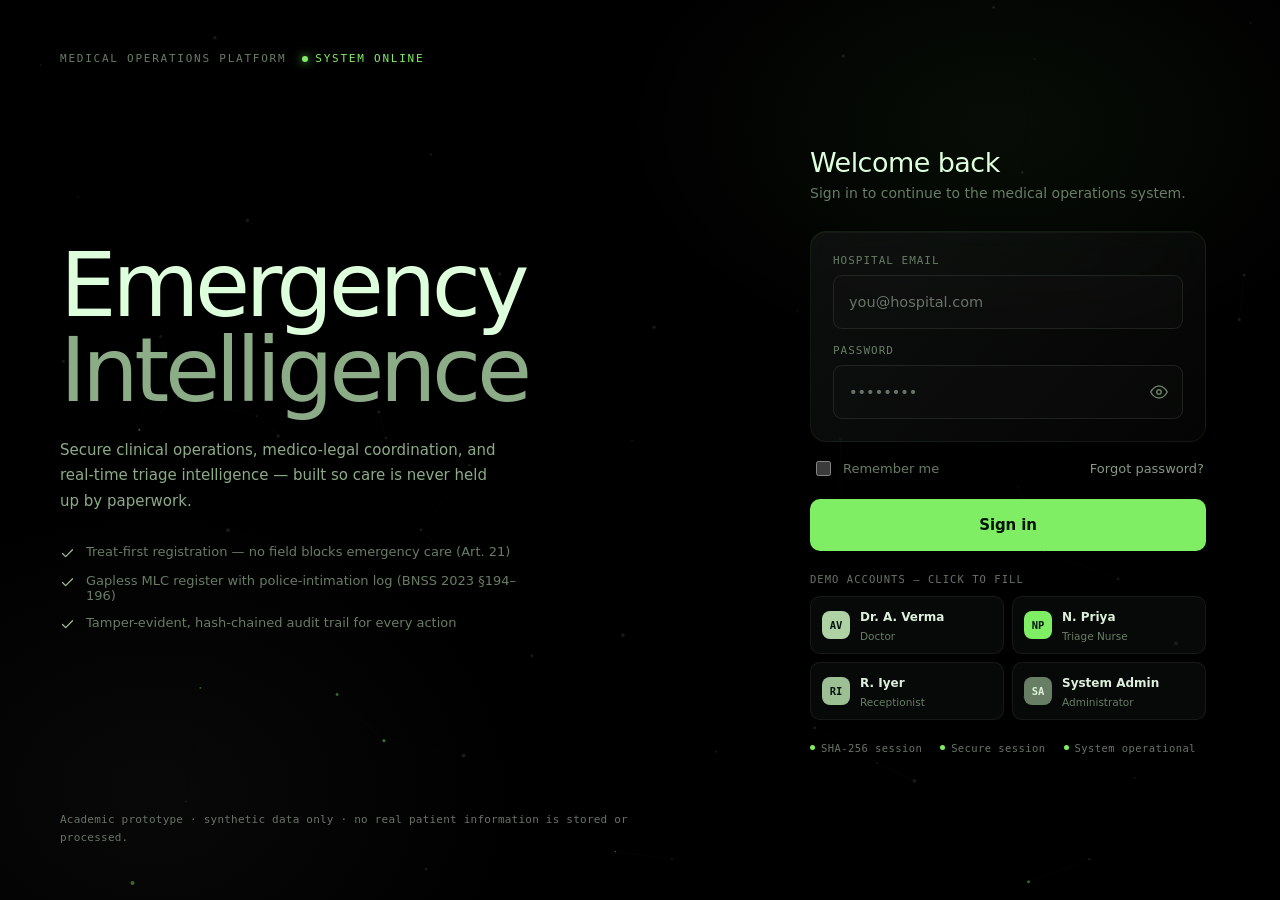
==== templates/login.html @ 9aff5a75 "Complete build: auth + RBAC, phosphor UI, Advanced RAG, Vercel + Turso Adds session auth with server" ====
<!DOCTYPE html>
<html lang="en">
<head>
<meta charset="utf-8">
<meta name="viewport" content="width=device-width, initial-scale=1">
<meta name="color-scheme" content="dark">
<title>Sign in — ED Triage Console</title>
<link rel="icon" href="/static/favicon.svg">
<style>
/* =====================================================================
   Login — "phosphorescent command display". Self-contained: the auth JS,
   field IDs and API call are unchanged; only the presentation is new.
   ===================================================================== */
:root{
  --void:#000000; --iron:#181818; --carbon:#212525; --circuit:#485346;
  --phos-bb:#1f2a33; --rust:#231c1c;
  --lime:#7fee64;
  --phos-white:#ddffdc; --mint:#def0dd;
  --sage-60:#8cab87; --sage-40:#677d64;
  --moss-70:#9cbf93; --moss-80:#aed2a4;
  --fern:#859984; --deep-fern:#697368; --pine:#3e4a3c;
  --mono:'JetBrains Mono','IBM Plex Mono',ui-monospace,'SF Mono',Consolas,monospace;
  --sans:'Inter Tight','Inter',system-ui,-apple-system,'Segoe UI',Roboto,sans-serif;
  --ease:cubic-bezier(0.22,1,0.36,1);
}
*{box-sizing:border-box}
html,body{height:100%}
body{
  margin:0;font-family:var(--sans);color:var(--sage-60);
  background:
    radial-gradient(1100px 700px at 78% 14%, rgba(127,238,100,.055), transparent 34%),
    radial-gradient(900px 700px at 12% 88%, rgba(72,83,70,.10), transparent 40%),
    var(--void);
  overflow:hidden;-webkit-font-smoothing:antialiased;
}

/* layer 1 — animated network */
#net{position:fixed;inset:0;z-index:0;pointer-events:none;opacity:.85}

/* layout: asymmetric, integrated (not a split-screen card) */
.lg{position:relative;z-index:2;min-height:100vh;min-height:100dvh;
  display:grid;grid-template-columns:1.15fr .85fr;align-items:stretch}
@media(max-width:940px){
  .lg{grid-template-columns:1fr}
  .brand{padding:38px 34px 4px;gap:20px}
  .brand-mid h1{font-size:clamp(40px,11vw,66px)}
  .brand-mid p,.brand-pts,.brand-foot{display:none}
  .auth{padding:24px 34px 52px}
}

/* left — identity */
.brand{position:relative;display:flex;flex-direction:column;justify-content:space-between;
  padding:52px 60px}
.eyebrow{display:flex;align-items:center;gap:16px;font-family:var(--mono);font-size:11px;
  letter-spacing:.16em;text-transform:uppercase;color:var(--sage-40)}
.eyebrow .on{display:inline-flex;align-items:center;gap:7px;color:var(--lime)}
.eyebrow .dot{width:6px;height:6px;border-radius:50%;background:var(--lime);
  box-shadow:0 0 10px var(--lime);animation:beat 2.4s var(--ease) infinite}
@keyframes beat{0%,100%{opacity:1;transform:scale(1)}50%{opacity:.45;transform:scale(.8)}}
.brand-mid{max-width:640px}
.brand-mid h1{font-weight:400;color:var(--phos-white);letter-spacing:-.05em;
  font-size:clamp(52px,7vw,104px);line-height:.94;margin:0}
.brand-mid h1 .l2{color:var(--sage-60)}
.brand-mid p{max-width:440px;margin:26px 0 0;font-size:15px;line-height:1.7;color:var(--sage-60)}
.brand-pts{list-style:none;padding:0;margin:30px 0 0;display:grid;gap:12px;max-width:480px}
.brand-pts li{display:flex;gap:11px;align-items:flex-start;font-size:13px;color:var(--sage-40)}
.brand-pts svg{width:15px;height:15px;color:var(--moss-70);flex:none;margin-top:2px}
.brand-foot{font-family:var(--mono);font-size:11px;color:var(--deep-fern);letter-spacing:.02em;line-height:1.7}

/* right — floating glass sign-in (not a big card) */
.auth{display:flex;align-items:center;justify-content:center;padding:40px}
.panel{width:100%;max-width:404px;padding:8px 4px}
.panel .h{font-weight:400;color:var(--phos-white);font-size:27px;letter-spacing:-.02em;margin:0}
.panel .sub{color:var(--sage-40);font-size:14px;margin:7px 0 30px}

/* glass only where depth helps — the field stack */
.fields{
  padding:22px;border-radius:16px;
  background:linear-gradient(135deg,rgba(33,37,37,.38),rgba(24,24,24,.16));
  -webkit-backdrop-filter:blur(18px) saturate(120%);backdrop-filter:blur(18px) saturate(120%);
  border:1px solid rgba(127,238,100,.08);
  box-shadow:inset 0 1px 0 rgba(221,255,220,.04);
}
.fld{margin-bottom:15px}
.fld:last-child{margin-bottom:0}
.fld label{display:block;font-family:var(--mono);font-size:11px;letter-spacing:.09em;
  text-transform:uppercase;color:var(--sage-40);margin-bottom:8px}
.fld input{width:100%;height:54px;padding:0 15px;color:var(--mint);font:inherit;font-size:14.5px;
  background:rgba(24,24,24,.24);border:1px solid rgba(72,83,70,.35);border-radius:9px;outline:0;
  transition:border-color .2s var(--ease),box-shadow .2s var(--ease),background .2s var(--ease)}
.fld input::placeholder{color:var(--deep-fern)}
.fld input:focus{border-color:rgba(127,238,100,.6);background:rgba(24,24,24,.4);
  box-shadow:0 0 0 3px rgba(127,238,100,.06)}
.fld input.bad{border-color:#c0463c;box-shadow:0 0 0 3px rgba(192,70,60,.08)}
.pw-wrap{position:relative}
.pw-wrap input{padding-right:46px}
.pw-eye{position:absolute;right:8px;top:50%;transform:translateY(-50%);background:none;border:0;
  color:var(--sage-40);cursor:pointer;padding:7px;border-radius:7px;display:grid;place-items:center}
.pw-eye:hover{color:var(--mint);background:rgba(127,238,100,.06)}
.pw-eye svg{width:18px;height:18px}

.row{display:flex;align-items:center;justify-content:space-between;margin:16px 2px 0;font-size:13px}
.remember{display:flex;align-items:center;gap:9px;color:var(--sage-40);cursor:pointer;user-select:none}
.remember input{accent-color:var(--lime);width:15px;height:15px}
.forgot{color:var(--fern);text-decoration:none;transition:color .2s}
.forgot:hover{color:var(--moss-70)}

.err{display:none;align-items:center;gap:9px;margin-top:16px;padding:11px 14px;font-size:13px;
  color:#ffc7c1;border-radius:9px;
  background:linear-gradient(90deg,rgba(192,70,60,.14),transparent);
  border-left:2px solid #c0463c}
.err.show{display:flex;animation:shake .34s var(--ease)}
.err svg{width:16px;height:16px;color:#e0655b;flex:none}
@keyframes shake{0%,100%{transform:translateX(0)}25%{transform:translateX(-5px)}75%{transform:translateX(5px)}}

.go{width:100%;height:52px;margin-top:20px;background:var(--lime);color:#04140a;border:0;border-radius:10px;
  font:inherit;font-size:15px;font-weight:700;letter-spacing:-.01em;cursor:pointer;
  transition:transform .22s var(--ease),box-shadow .22s var(--ease),filter .22s var(--ease)}
.go:hover{transform:translateY(-1px);filter:brightness(1.06);box-shadow:0 10px 30px -12px rgba(127,238,100,.5)}
.go:active{transform:translateY(0)}
.go:disabled{opacity:.55;cursor:not-allowed;transform:none;box-shadow:none}

/* demo accounts — click to fill */
.demo{margin-top:22px}
.demo .t{font-family:var(--mono);font-size:10.5px;letter-spacing:.1em;text-transform:uppercase;
  color:var(--deep-fern);margin-bottom:11px}
.accs{display:grid;grid-template-columns:1fr 1fr;gap:8px}
.acc{display:flex;align-items:center;gap:10px;padding:9px 11px;text-align:left;font:inherit;cursor:pointer;
  color:var(--sage-60);background:rgba(33,37,37,.24);border:1px solid rgba(72,83,70,.24);border-radius:10px;
  transition:border-color .18s var(--ease),background .18s var(--ease),transform .18s var(--ease)}
.acc:hover{border-color:rgba(127,238,100,.3);background:rgba(127,238,100,.04);transform:translateY(-1px)}
.acc .av{width:28px;height:28px;border-radius:8px;display:grid;place-items:center;flex:none;
  font-family:var(--mono);font-size:10.5px;font-weight:700;color:#04140a}
.acc .nm{font-size:12px;color:var(--mint);font-weight:600;line-height:1.25}
.acc .rl{font-size:10.5px;color:var(--sage-40)}
.sysline{display:flex;gap:18px;flex-wrap:wrap;margin-top:22px;font-family:var(--mono);font-size:10.5px;
  letter-spacing:.04em;color:var(--deep-fern)}
.sysline span{display:inline-flex;align-items:center;gap:6px}
.sysline i{width:5px;height:5px;border-radius:50%;background:var(--pine);font-style:normal}
.sysline .ok i{background:var(--lime)}

/* staggered entrance */
.rise{opacity:0;transform:translateY(20px);animation:rise .8s var(--ease) forwards}
.slide{opacity:0;transform:translateX(26px);animation:slide .9s var(--ease) forwards}
@keyframes rise{to{opacity:1;transform:none}}
@keyframes slide{to{opacity:1;transform:none}}
.d1{animation-delay:.05s}.d2{animation-delay:.18s}.d3{animation-delay:.32s}
.d4{animation-delay:.44s}.d5{animation-delay:.5s}

@media(prefers-reduced-motion:reduce){
  .rise,.slide{animation:none;opacity:1;transform:none}
  .eyebrow .dot{animation:none}
  #net{opacity:.4}
}
</style>
</head>
<body>
<canvas id="net" aria-hidden="true"></canvas>

<div class="lg">
  <!-- LEFT: identity -->
  <aside class="brand">
    <div class="eyebrow rise d1">
      <span>Medical Operations Platform</span>
      <span class="on"><span class="dot"></span>SYSTEM ONLINE</span>
    </div>

    <div class="brand-mid">
      <h1 class="rise d2">Emergency<br><span class="l2">Intelligence</span></h1>
      <p class="rise d3">Secure clinical operations, medico-legal coordination, and
        real-time triage intelligence — built so care is never held up by paperwork.</p>
      <ul class="brand-pts rise d4">
        <li><svg viewBox="0 0 24 24" fill="none" stroke="currentColor" stroke-width="2" stroke-linecap="round" stroke-linejoin="round"><polyline points="20 6 9 17 4 12"/></svg><span>Treat-first registration — no field blocks emergency care (Art. 21)</span></li>
        <li><svg viewBox="0 0 24 24" fill="none" stroke="currentColor" stroke-width="2" stroke-linecap="round" stroke-linejoin="round"><polyline points="20 6 9 17 4 12"/></svg><span>Gapless MLC register with police-intimation log (BNSS 2023 §194–196)</span></li>
        <li><svg viewBox="0 0 24 24" fill="none" stroke="currentColor" stroke-width="2" stroke-linecap="round" stroke-linejoin="round"><polyline points="20 6 9 17 4 12"/></svg><span>Tamper-evident, hash-chained audit trail for every action</span></li>
      </ul>
    </div>

    <div class="brand-foot rise d5">
      Academic prototype · synthetic data only · no real patient information is stored or processed.
    </div>
  </aside>

  <!-- RIGHT: sign-in -->
  <main class="auth">
    <div class="panel slide d3">
      <h2 class="h">Welcome back</h2>
      <div class="sub">Sign in to continue to the medical operations system.</div>

      <form id="lf" autocomplete="on">
        <div class="fields">
          <div class="fld">
            <label for="email">Hospital email</label>
            <input type="email" id="email" name="email" placeholder="you@hospital.com" autocomplete="username" required>
          </div>
          <div class="fld">
            <label for="pw">Password</label>
            <div class="pw-wrap">
              <input type="password" id="pw" name="password" placeholder="••••••••" autocomplete="current-password" required>
              <button type="button" class="pw-eye" id="eye" aria-label="Show password">
                <svg viewBox="0 0 24 24" fill="none" stroke="currentColor" stroke-width="2" stroke-linecap="round" stroke-linejoin="round"><path d="M1 12s4-8 11-8 11 8 11 8-4 8-11 8-11-8-11-8z"/><circle cx="12" cy="12" r="3"/></svg>
              </button>
            </div>
          </div>
        </div>

        <div class="row">
          <label class="remember"><input type="checkbox" id="remember"> Remember me</label>
          <a class="forgot" href="#" onclick="return false">Forgot password?</a>
        </div>

        <div class="err" id="err">
          <svg viewBox="0 0 24 24" fill="none" stroke="currentColor" stroke-width="2" stroke-linecap="round" stroke-linejoin="round"><circle cx="12" cy="12" r="10"/><line x1="12" y1="8" x2="12" y2="12"/><line x1="12" y1="16" x2="12.01" y2="16"/></svg>
          <span id="errMsg"></span>
        </div>

        <button type="submit" class="go" id="go">Sign in</button>
      </form>

      <div class="demo">
        <div class="t">Demo accounts — click to fill</div>
        <div class="accs">
          <button class="acc" data-e="doctor@hospital.com"><span class="av" style="background:#aed2a4">AV</span><span><span class="nm">Dr. A. Verma</span><br><span class="rl">Doctor</span></span></button>
          <button class="acc" data-e="nurse@hospital.com"><span class="av" style="background:#7fee64">NP</span><span><span class="nm">N. Priya</span><br><span class="rl">Triage Nurse</span></span></button>
          <button class="acc" data-e="reception@hospital.com"><span class="av" style="background:#9cbf93">RI</span><span><span class="nm">R. Iyer</span><br><span class="rl">Receptionist</span></span></button>
          <button class="acc" data-e="admin@hospital.com"><span class="av" style="background:#677d64;color:#def0dd">SA</span><span><span class="nm">System Admin</span><br><span class="rl">Administrator</span></span></button>
        </div>
      </div>

      <div class="sysline">
        <span class="ok"><i></i>SHA-256 session</span>
        <span class="ok"><i></i>Secure session</span>
        <span class="ok"><i></i>System operational</span>
      </div>
    </div>
  </main>
</div>

<script>
/* ---- phosphor network background (lightweight canvas, GPU-friendly) ---- */
(() => {
  const c = document.getElementById("net"), x = c.getContext("2d");
  const RM = matchMedia("(prefers-reduced-motion: reduce)").matches;
  let W, H, DPR, nodes = [], mx = .5, my = .5;
  function size(){
    DPR = Math.min(devicePixelRatio || 1, 1.5);
    W = c.width = innerWidth * DPR; H = c.height = innerHeight * DPR;
    c.style.width = innerWidth + "px"; c.style.height = innerHeight + "px";
    const n = Math.min(90, Math.round(innerWidth * innerHeight / 20000));
    nodes = Array.from({length:n}, () => ({
      x: Math.random()*W, y: Math.random()*H,
      vx:(Math.random()-.5)*.12*DPR, vy:(Math.random()-.5)*.12*DPR,
      r:(Math.random()*1.6+.6)*DPR, bright: Math.random() < .12
    }));
  }
  addEventListener("mousemove", e => { mx = e.clientX/innerWidth; my = e.clientY/innerHeight; });
  function frame(){
    x.clearRect(0,0,W,H);
    const px = (mx-.5)*20*DPR, py = (my-.5)*20*DPR;
    for (let i=0;i<nodes.length;i++){
      const a = nodes[i];
      if(!RM){ a.x+=a.vx; a.y+=a.vy; }
      if(a.x<0||a.x>W) a.vx*=-1; if(a.y<0||a.y>H) a.vy*=-1;
      for(let j=i+1;j<nodes.length;j++){
        const b=nodes[j], dx=a.x-b.x, dy=a.y-b.y, d=Math.hypot(dx,dy);
        if(d < 150*DPR){
          x.globalAlpha = (1 - d/(150*DPR)) * .12;
          x.strokeStyle = "#859984"; x.lineWidth = DPR*.6;
          x.beginPath(); x.moveTo(a.x+px,a.y+py); x.lineTo(b.x+px,b.y+py); x.stroke();
        }
      }
    }
    for(const a of nodes){
      x.globalAlpha = a.bright ? .5 : .16;
      x.fillStyle = a.bright ? "#7fee64" : "#9cbf93";
      x.beginPath(); x.arc(a.x+px, a.y+py, a.r, 0, 7); x.fill();
    }
    x.globalAlpha = 1;
    if(!RM) requestAnimationFrame(frame);
  }
  addEventListener("resize", size); size(); frame();
})();

/* ---- auth (unchanged logic: same endpoint, fields, redirect) ---- */
const $ = s => document.querySelector(s);
const errBox = $("#err"), errMsg = $("#errMsg");
function showErr(m){ errMsg.textContent=m; errBox.classList.remove("show"); void errBox.offsetWidth;
  errBox.classList.add("show"); $("#email").classList.add("bad"); $("#pw").classList.add("bad"); }
function clearErr(){ errBox.classList.remove("show"); $("#email").classList.remove("bad"); $("#pw").classList.remove("bad"); }
document.querySelectorAll(".acc").forEach(b => b.onclick = () => { clearErr();
  $("#email").value = b.dataset.e; $("#pw").value = "password123"; $("#pw").focus(); });
$("#eye").onclick = () => { const p=$("#pw"); p.type = p.type==="password" ? "text" : "password"; };
["email","pw"].forEach(id => $("#"+id).addEventListener("input", clearErr));
$("#lf").onsubmit = async (e) => {
  e.preventDefault(); clearErr();
  const btn = $("#go"); btn.disabled = true; btn.textContent = "Signing in…";
  try {
    const r = await fetch("/api/auth/login", {
      method: "POST", headers: { "Content-Type": "application/json" },
      body: JSON.stringify({ email: $("#email").value, password: $("#pw").value }),
    });
    const d = await r.json().catch(() => ({}));
    if (r.ok) { location.href = "/"; return; }
    showErr(d.message || "Sign-in failed. Try again.");
  } catch (_) { showErr("Cannot reach the server. Is the API running?"); }
  btn.disabled = false; btn.textContent = "Sign in";
};
</script>
</body>
</html>
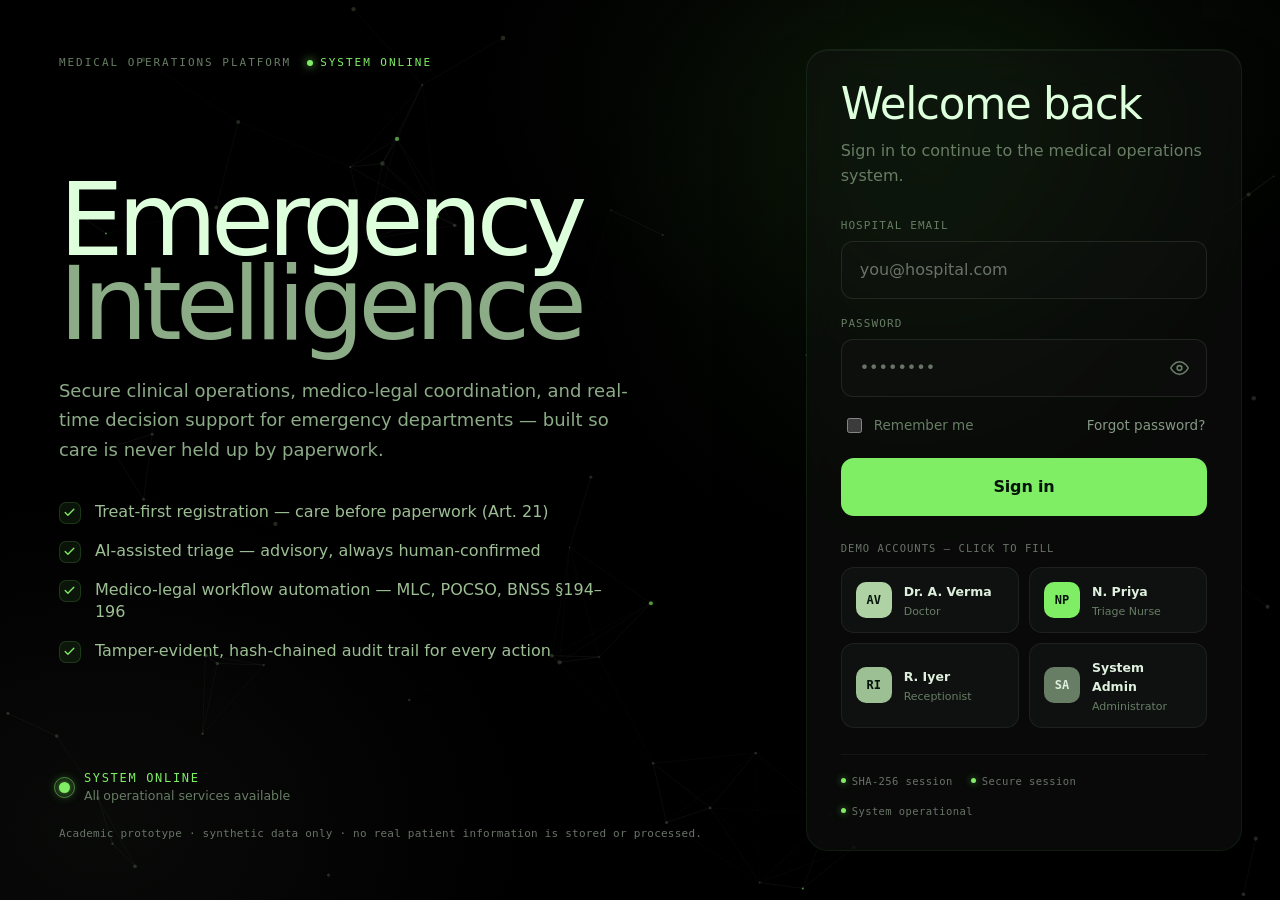
==== commit f7a35d08: "Redesign login into a premium hero experience Keeps the black-phosphor theme, lime palette, animated" ====
--- a/templates/login.html
+++ b/templates/login.html
@@ -8,8 +8,9 @@
 <link rel="icon" href="/static/favicon.svg">
 <style>
 /* =====================================================================
-   Login — "phosphorescent command display". Self-contained: the auth JS,
-   field IDs and API call are unchanged; only the presentation is new.
+   Login — "phosphorescent command display", premium hero edition.
+   Self-contained: the auth JS, field IDs and API call are unchanged;
+   only the composition/presentation is enlarged and rebalanced.
    ===================================================================== */
 :root{
   --void:#000000; --iron:#181818; --carbon:#212525; --circuit:#485346;
@@ -28,137 +29,190 @@
 body{
   margin:0;font-family:var(--sans);color:var(--sage-60);
   background:
-    radial-gradient(1100px 700px at 78% 14%, rgba(127,238,100,.055), transparent 34%),
-    radial-gradient(900px 700px at 12% 88%, rgba(72,83,70,.10), transparent 40%),
+    radial-gradient(1300px 820px at 74% 10%, rgba(127,238,100,.07), transparent 36%),
+    radial-gradient(1000px 780px at 8% 92%, rgba(72,83,70,.12), transparent 42%),
     var(--void);
   overflow:hidden;-webkit-font-smoothing:antialiased;
 }
 
-/* layer 1 — animated network */
-#net{position:fixed;inset:0;z-index:0;pointer-events:none;opacity:.85}
-
-/* layout: asymmetric, integrated (not a split-screen card) */
+/* layer 0 — animated network (now ~20% more present) */
+#net{position:fixed;inset:0;z-index:0;pointer-events:none;opacity:1}
+/* layer 1 — cursor-follow phosphor glow, integrated with the field */
+#glow{position:fixed;inset:0;z-index:1;pointer-events:none;
+  background:radial-gradient(560px circle at var(--gx,72%) var(--gy,26%),
+    rgba(127,238,100,.06), transparent 62%);
+  transition:background .25s var(--ease)}
+
+/* layout: asymmetric 60 / 40, integrated (not a split-screen card) */
 .lg{position:relative;z-index:2;min-height:100vh;min-height:100dvh;
-  display:grid;grid-template-columns:1.15fr .85fr;align-items:stretch}
-@media(max-width:940px){
-  .lg{grid-template-columns:1fr}
-  .brand{padding:38px 34px 4px;gap:20px}
-  .brand-mid h1{font-size:clamp(40px,11vw,66px)}
-  .brand-mid p,.brand-pts,.brand-foot{display:none}
-  .auth{padding:24px 34px 52px}
-}
-
-/* left — identity */
+  display:grid;grid-template-columns:1.5fr 1fr;align-items:stretch}
+
+/* ---------------- left — identity / hero ---------------- */
 .brand{position:relative;display:flex;flex-direction:column;justify-content:space-between;
-  padding:52px 60px}
+  padding:clamp(44px,4.4vw,76px) clamp(40px,4.6vw,84px);gap:40px}
 .eyebrow{display:flex;align-items:center;gap:16px;font-family:var(--mono);font-size:11px;
-  letter-spacing:.16em;text-transform:uppercase;color:var(--sage-40)}
+  letter-spacing:.18em;text-transform:uppercase;color:var(--sage-40)}
 .eyebrow .on{display:inline-flex;align-items:center;gap:7px;color:var(--lime)}
 .eyebrow .dot{width:6px;height:6px;border-radius:50%;background:var(--lime);
   box-shadow:0 0 10px var(--lime);animation:beat 2.4s var(--ease) infinite}
 @keyframes beat{0%,100%{opacity:1;transform:scale(1)}50%{opacity:.45;transform:scale(.8)}}
-.brand-mid{max-width:640px}
-.brand-mid h1{font-weight:400;color:var(--phos-white);letter-spacing:-.05em;
-  font-size:clamp(52px,7vw,104px);line-height:.94;margin:0}
+
+.brand-mid{max-width:720px;margin-top:auto;margin-bottom:auto}
+.brand-mid h1{font-weight:300;color:var(--phos-white);letter-spacing:-.06em;
+  font-size:clamp(88px,8vw,148px);line-height:.82;margin:0}
 .brand-mid h1 .l2{color:var(--sage-60)}
-.brand-mid p{max-width:440px;margin:26px 0 0;font-size:15px;line-height:1.7;color:var(--sage-60)}
-.brand-pts{list-style:none;padding:0;margin:30px 0 0;display:grid;gap:12px;max-width:480px}
-.brand-pts li{display:flex;gap:11px;align-items:flex-start;font-size:13px;color:var(--sage-40)}
-.brand-pts svg{width:15px;height:15px;color:var(--moss-70);flex:none;margin-top:2px}
-.brand-foot{font-family:var(--mono);font-size:11px;color:var(--deep-fern);letter-spacing:.02em;line-height:1.7}
-
-/* right — floating glass sign-in (not a big card) */
-.auth{display:flex;align-items:center;justify-content:center;padding:40px}
-.panel{width:100%;max-width:404px;padding:8px 4px}
-.panel .h{font-weight:400;color:var(--phos-white);font-size:27px;letter-spacing:-.02em;margin:0}
-.panel .sub{color:var(--sage-40);font-size:14px;margin:7px 0 30px}
-
-/* glass only where depth helps — the field stack */
-.fields{
-  padding:22px;border-radius:16px;
-  background:linear-gradient(135deg,rgba(33,37,37,.38),rgba(24,24,24,.16));
-  -webkit-backdrop-filter:blur(18px) saturate(120%);backdrop-filter:blur(18px) saturate(120%);
-  border:1px solid rgba(127,238,100,.08);
-  box-shadow:inset 0 1px 0 rgba(221,255,220,.04);
-}
-.fld{margin-bottom:15px}
-.fld:last-child{margin-bottom:0}
-.fld label{display:block;font-family:var(--mono);font-size:11px;letter-spacing:.09em;
-  text-transform:uppercase;color:var(--sage-40);margin-bottom:8px}
-.fld input{width:100%;height:54px;padding:0 15px;color:var(--mint);font:inherit;font-size:14.5px;
-  background:rgba(24,24,24,.24);border:1px solid rgba(72,83,70,.35);border-radius:9px;outline:0;
-  transition:border-color .2s var(--ease),box-shadow .2s var(--ease),background .2s var(--ease)}
+.brand-mid p{max-width:580px;margin:30px 0 0;font-size:18px;line-height:1.65;color:var(--sage-60)}
+.brand-pts{list-style:none;padding:0;margin:36px 0 0;display:grid;gap:16px;max-width:560px}
+.brand-pts li{display:flex;gap:14px;align-items:flex-start;font-size:16px;line-height:1.4;color:var(--moss-70)}
+.brand-pts .ck{width:22px;height:22px;border-radius:7px;flex:none;display:grid;place-items:center;margin-top:1px;
+  background:rgba(127,238,100,.08);border:1px solid rgba(127,238,100,.16)}
+.brand-pts .ck svg{width:13px;height:13px;color:var(--lime)}
+
+/* system status — bottom of the hero */
+.statusblk{display:flex;align-items:center;gap:14px}
+.statusblk .beacon{position:relative;width:11px;height:11px;flex:none}
+.statusblk .beacon i{position:absolute;inset:0;border-radius:50%;background:var(--lime);
+  box-shadow:0 0 12px var(--lime)}
+.statusblk .beacon::after{content:"";position:absolute;inset:-5px;border-radius:50%;
+  border:1px solid rgba(127,238,100,.5);animation:ring 2.6s var(--ease) infinite}
+@keyframes ring{0%{transform:scale(.5);opacity:.9}100%{transform:scale(1.9);opacity:0}}
+.statusblk .st-t{font-family:var(--mono);font-size:12px;letter-spacing:.14em;text-transform:uppercase;color:var(--lime)}
+.statusblk .st-s{font-size:12.5px;color:var(--sage-40);margin-top:3px}
+.brand-foot{font-family:var(--mono);font-size:11px;color:var(--deep-fern);letter-spacing:.02em;line-height:1.7;margin-top:22px}
+
+/* ---------------- right — floating glass sign-in ---------------- */
+.auth{display:flex;align-items:center;justify-content:center;padding:clamp(28px,3vw,60px)}
+.panel{width:100%;max-width:500px;padding:clamp(30px,2.6vw,46px);border-radius:22px;
+  background:rgba(18,20,18,.45);
+  -webkit-backdrop-filter:blur(22px) saturate(125%);backdrop-filter:blur(22px) saturate(125%);
+  border:1px solid rgba(120,255,120,.08);
+  box-shadow:0 40px 90px -40px rgba(0,0,0,.8), inset 0 1px 0 rgba(221,255,220,.05)}
+.panel .h{font-weight:300;color:var(--phos-white);font-size:clamp(34px,3.4vw,44px);
+  letter-spacing:-.03em;margin:0;line-height:1}
+.panel .sub{color:var(--sage-40);font-size:16px;line-height:1.55;margin:12px 0 30px}
+
+.fields{display:grid;gap:18px}
+.fld label{display:block;font-family:var(--mono);font-size:11px;letter-spacing:.1em;
+  text-transform:uppercase;color:var(--sage-40);margin-bottom:9px}
+.fld input{width:100%;height:58px;padding:0 18px;color:var(--mint);font:inherit;font-size:16px;
+  background:rgba(24,24,24,.28);border:1px solid rgba(72,83,70,.35);border-radius:12px;outline:0;
+  transition:border-color .22s var(--ease),box-shadow .22s var(--ease),background .22s var(--ease)}
 .fld input::placeholder{color:var(--deep-fern)}
-.fld input:focus{border-color:rgba(127,238,100,.6);background:rgba(24,24,24,.4);
-  box-shadow:0 0 0 3px rgba(127,238,100,.06)}
-.fld input.bad{border-color:#c0463c;box-shadow:0 0 0 3px rgba(192,70,60,.08)}
+.fld input:focus{border-color:rgba(127,238,100,.6);background:rgba(24,24,24,.44);
+  box-shadow:0 0 0 4px rgba(127,238,100,.07)}
+.fld input.bad{border-color:#c0463c;box-shadow:0 0 0 4px rgba(192,70,60,.09)}
 .pw-wrap{position:relative}
-.pw-wrap input{padding-right:46px}
-.pw-eye{position:absolute;right:8px;top:50%;transform:translateY(-50%);background:none;border:0;
-  color:var(--sage-40);cursor:pointer;padding:7px;border-radius:7px;display:grid;place-items:center}
+.pw-wrap input{padding-right:50px}
+.pw-eye{position:absolute;right:10px;top:50%;transform:translateY(-50%);background:none;border:0;
+  color:var(--sage-40);cursor:pointer;padding:8px;border-radius:8px;display:grid;place-items:center}
 .pw-eye:hover{color:var(--mint);background:rgba(127,238,100,.06)}
-.pw-eye svg{width:18px;height:18px}
-
-.row{display:flex;align-items:center;justify-content:space-between;margin:16px 2px 0;font-size:13px}
+.pw-eye svg{width:19px;height:19px}
+
+.row{display:flex;align-items:center;justify-content:space-between;margin:18px 2px 0;font-size:13.5px}
 .remember{display:flex;align-items:center;gap:9px;color:var(--sage-40);cursor:pointer;user-select:none}
 .remember input{accent-color:var(--lime);width:15px;height:15px}
 .forgot{color:var(--fern);text-decoration:none;transition:color .2s}
 .forgot:hover{color:var(--moss-70)}
 
-.err{display:none;align-items:center;gap:9px;margin-top:16px;padding:11px 14px;font-size:13px;
-  color:#ffc7c1;border-radius:9px;
+.err{display:none;align-items:center;gap:9px;margin-top:18px;padding:12px 15px;font-size:13.5px;
+  color:#ffc7c1;border-radius:10px;
   background:linear-gradient(90deg,rgba(192,70,60,.14),transparent);
   border-left:2px solid #c0463c}
 .err.show{display:flex;animation:shake .34s var(--ease)}
 .err svg{width:16px;height:16px;color:#e0655b;flex:none}
 @keyframes shake{0%,100%{transform:translateX(0)}25%{transform:translateX(-5px)}75%{transform:translateX(5px)}}
 
-.go{width:100%;height:52px;margin-top:20px;background:var(--lime);color:#04140a;border:0;border-radius:10px;
-  font:inherit;font-size:15px;font-weight:700;letter-spacing:-.01em;cursor:pointer;
-  transition:transform .22s var(--ease),box-shadow .22s var(--ease),filter .22s var(--ease)}
-.go:hover{transform:translateY(-1px);filter:brightness(1.06);box-shadow:0 10px 30px -12px rgba(127,238,100,.5)}
+.go{position:relative;overflow:hidden;width:100%;height:58px;margin-top:22px;background:var(--lime);
+  color:#04140a;border:0;border-radius:13px;font:inherit;font-size:16px;font-weight:700;letter-spacing:-.01em;
+  cursor:pointer;transition:transform .24s var(--ease),box-shadow .24s var(--ease),filter .24s var(--ease)}
+.go:hover{transform:translateY(-2px);filter:brightness(1.06);box-shadow:0 16px 44px -14px rgba(127,238,100,.55)}
 .go:active{transform:translateY(0)}
 .go:disabled{opacity:.55;cursor:not-allowed;transform:none;box-shadow:none}
-
-/* demo accounts — click to fill */
-.demo{margin-top:22px}
+.go .rip{position:absolute;border-radius:50%;background:rgba(4,20,10,.32);transform:scale(0);
+  animation:rip .6s var(--ease);pointer-events:none}
+@keyframes rip{to{transform:scale(2.4);opacity:0}}
+
+/* demo accounts — 2×2 glass grid, click to fill */
+.demo{margin-top:26px}
 .demo .t{font-family:var(--mono);font-size:10.5px;letter-spacing:.1em;text-transform:uppercase;
-  color:var(--deep-fern);margin-bottom:11px}
-.accs{display:grid;grid-template-columns:1fr 1fr;gap:8px}
-.acc{display:flex;align-items:center;gap:10px;padding:9px 11px;text-align:left;font:inherit;cursor:pointer;
-  color:var(--sage-60);background:rgba(33,37,37,.24);border:1px solid rgba(72,83,70,.24);border-radius:10px;
-  transition:border-color .18s var(--ease),background .18s var(--ease),transform .18s var(--ease)}
-.acc:hover{border-color:rgba(127,238,100,.3);background:rgba(127,238,100,.04);transform:translateY(-1px)}
-.acc .av{width:28px;height:28px;border-radius:8px;display:grid;place-items:center;flex:none;
-  font-family:var(--mono);font-size:10.5px;font-weight:700;color:#04140a}
-.acc .nm{font-size:12px;color:var(--mint);font-weight:600;line-height:1.25}
-.acc .rl{font-size:10.5px;color:var(--sage-40)}
-.sysline{display:flex;gap:18px;flex-wrap:wrap;margin-top:22px;font-family:var(--mono);font-size:10.5px;
+  color:var(--deep-fern);margin-bottom:13px}
+.accs{display:grid;grid-template-columns:1fr 1fr;gap:10px}
+.acc{display:flex;align-items:center;gap:12px;padding:13px 14px;text-align:left;font:inherit;cursor:pointer;
+  color:var(--sage-60);background:rgba(33,37,37,.3);border:1px solid rgba(72,83,70,.24);border-radius:13px;
+  transition:border-color .18s var(--ease),background .18s var(--ease),transform .18s var(--ease),box-shadow .18s var(--ease)}
+.acc:hover{border-color:rgba(127,238,100,.32);background:rgba(127,238,100,.045);transform:translateY(-2px);
+  box-shadow:0 12px 26px -16px rgba(127,238,100,.4)}
+.acc .av{width:36px;height:36px;border-radius:10px;display:grid;place-items:center;flex:none;
+  font-family:var(--mono);font-size:12px;font-weight:700;color:#04140a}
+.acc .nm{font-size:12.5px;color:var(--mint);font-weight:600;line-height:1.25}
+.acc .rl{font-size:11px;color:var(--sage-40)}
+
+.sysline{display:flex;gap:18px;flex-wrap:wrap;margin-top:26px;padding-top:20px;
+  border-top:1px solid rgba(72,83,70,.18);font-family:var(--mono);font-size:10.5px;
   letter-spacing:.04em;color:var(--deep-fern)}
 .sysline span{display:inline-flex;align-items:center;gap:6px}
 .sysline i{width:5px;height:5px;border-radius:50%;background:var(--pine);font-style:normal}
-.sysline .ok i{background:var(--lime)}
+.sysline .ok i{background:var(--lime);box-shadow:0 0 7px rgba(127,238,100,.6)}
 
 /* staggered entrance */
-.rise{opacity:0;transform:translateY(20px);animation:rise .8s var(--ease) forwards}
-.slide{opacity:0;transform:translateX(26px);animation:slide .9s var(--ease) forwards}
+.rise{opacity:0;transform:translateY(22px);animation:rise .85s var(--ease) forwards}
+.slide{opacity:0;transform:translateX(34px);animation:slide 1s var(--ease) forwards}
 @keyframes rise{to{opacity:1;transform:none}}
 @keyframes slide{to{opacity:1;transform:none}}
-.d1{animation-delay:.05s}.d2{animation-delay:.18s}.d3{animation-delay:.32s}
-.d4{animation-delay:.44s}.d5{animation-delay:.5s}
+.d1{animation-delay:.05s}.d2{animation-delay:.16s}.d3{animation-delay:.3s}
+.d4{animation-delay:.44s}.d5{animation-delay:.56s}
+
+/* ---------------- responsive ---------------- */
+/* tablet — hero scales down via clamp; keep the two columns a touch tighter */
+@media(max-width:1180px){
+  .lg{grid-template-columns:1.35fr 1fr}
+  .brand-mid p,.brand-pts{max-width:520px}
+}
+/* stack — hero above login, centred */
+@media(max-width:900px){
+  body{overflow:auto}
+  .lg{grid-template-columns:1fr;min-height:auto}
+  .brand{justify-content:flex-start;align-items:center;text-align:center;
+    padding:44px 26px 10px;gap:26px}
+  .eyebrow{justify-content:center}
+  .brand-mid{margin:0}
+  .brand-mid h1{font-size:clamp(56px,13vw,104px)}
+  .brand-mid p{margin-inline:auto;font-size:16.5px}
+  .brand-pts{margin-inline:auto;text-align:left;gap:13px}
+  .statusblk{justify-content:center}
+  .brand-foot{text-align:center}
+  .auth{padding:14px 26px 56px}
+  .panel{margin-inline:auto}
+}
+@media(max-width:520px){
+  .brand{padding:36px 20px 6px}
+  .brand-mid h1{font-size:clamp(46px,15vw,74px)}
+  .brand-pts{display:none}
+  .accs{grid-template-columns:1fr}
+  .panel{padding:26px 22px}
+}
+
+/* short viewports (e.g. 1366×768 laptops) — let the page scroll so the
+   sign-in panel never clips its footer, without touching the desktop look */
+@media(max-height:820px) and (min-width:901px){
+  body{overflow-y:auto}
+  .lg{min-height:100dvh;align-items:start}
+  .auth{padding-block:44px}
+}
 
 @media(prefers-reduced-motion:reduce){
   .rise,.slide{animation:none;opacity:1;transform:none}
-  .eyebrow .dot{animation:none}
-  #net{opacity:.4}
+  .eyebrow .dot,.statusblk .beacon::after{animation:none}
+  #net{opacity:.55}
 }
 </style>
 </head>
 <body>
 <canvas id="net" aria-hidden="true"></canvas>
+<div id="glow" aria-hidden="true"></div>
 
 <div class="lg">
-  <!-- LEFT: identity -->
+  <!-- LEFT: identity / hero -->
   <aside class="brand">
     <div class="eyebrow rise d1">
       <span>Medical Operations Platform</span>
@@ -167,17 +221,24 @@
 
     <div class="brand-mid">
       <h1 class="rise d2">Emergency<br><span class="l2">Intelligence</span></h1>
-      <p class="rise d3">Secure clinical operations, medico-legal coordination, and
-        real-time triage intelligence — built so care is never held up by paperwork.</p>
+      <p class="rise d3">Secure clinical operations, medico-legal coordination, and real-time
+        decision support for emergency departments — built so care is never held up by paperwork.</p>
       <ul class="brand-pts rise d4">
-        <li><svg viewBox="0 0 24 24" fill="none" stroke="currentColor" stroke-width="2" stroke-linecap="round" stroke-linejoin="round"><polyline points="20 6 9 17 4 12"/></svg><span>Treat-first registration — no field blocks emergency care (Art. 21)</span></li>
-        <li><svg viewBox="0 0 24 24" fill="none" stroke="currentColor" stroke-width="2" stroke-linecap="round" stroke-linejoin="round"><polyline points="20 6 9 17 4 12"/></svg><span>Gapless MLC register with police-intimation log (BNSS 2023 §194–196)</span></li>
-        <li><svg viewBox="0 0 24 24" fill="none" stroke="currentColor" stroke-width="2" stroke-linecap="round" stroke-linejoin="round"><polyline points="20 6 9 17 4 12"/></svg><span>Tamper-evident, hash-chained audit trail for every action</span></li>
+        <li><span class="ck"><svg viewBox="0 0 24 24" fill="none" stroke="currentColor" stroke-width="2.4" stroke-linecap="round" stroke-linejoin="round"><polyline points="20 6 9 17 4 12"/></svg></span><span>Treat-first registration — care before paperwork (Art. 21)</span></li>
+        <li><span class="ck"><svg viewBox="0 0 24 24" fill="none" stroke="currentColor" stroke-width="2.4" stroke-linecap="round" stroke-linejoin="round"><polyline points="20 6 9 17 4 12"/></svg></span><span>AI-assisted triage — advisory, always human-confirmed</span></li>
+        <li><span class="ck"><svg viewBox="0 0 24 24" fill="none" stroke="currentColor" stroke-width="2.4" stroke-linecap="round" stroke-linejoin="round"><polyline points="20 6 9 17 4 12"/></svg></span><span>Medico-legal workflow automation — MLC, POCSO, BNSS §194–196</span></li>
+        <li><span class="ck"><svg viewBox="0 0 24 24" fill="none" stroke="currentColor" stroke-width="2.4" stroke-linecap="round" stroke-linejoin="round"><polyline points="20 6 9 17 4 12"/></svg></span><span>Tamper-evident, hash-chained audit trail for every action</span></li>
       </ul>
     </div>
 
-    <div class="brand-foot rise d5">
-      Academic prototype · synthetic data only · no real patient information is stored or processed.
+    <div>
+      <div class="statusblk rise d5">
+        <span class="beacon"><i></i></span>
+        <div><div class="st-t">System Online</div><div class="st-s">All operational services available</div></div>
+      </div>
+      <div class="brand-foot rise d5">
+        Academic prototype · synthetic data only · no real patient information is stored or processed.
+      </div>
     </div>
   </aside>
 
@@ -246,32 +307,32 @@
     DPR = Math.min(devicePixelRatio || 1, 1.5);
     W = c.width = innerWidth * DPR; H = c.height = innerHeight * DPR;
     c.style.width = innerWidth + "px"; c.style.height = innerHeight + "px";
-    const n = Math.min(90, Math.round(innerWidth * innerHeight / 20000));
+    const n = Math.min(110, Math.round(innerWidth * innerHeight / 17000));
     nodes = Array.from({length:n}, () => ({
       x: Math.random()*W, y: Math.random()*H,
       vx:(Math.random()-.5)*.12*DPR, vy:(Math.random()-.5)*.12*DPR,
-      r:(Math.random()*1.6+.6)*DPR, bright: Math.random() < .12
+      r:(Math.random()*1.7+.7)*DPR, bright: Math.random() < .16
     }));
   }
   addEventListener("mousemove", e => { mx = e.clientX/innerWidth; my = e.clientY/innerHeight; });
   function frame(){
     x.clearRect(0,0,W,H);
-    const px = (mx-.5)*20*DPR, py = (my-.5)*20*DPR;
+    const px = (mx-.5)*24*DPR, py = (my-.5)*24*DPR;
     for (let i=0;i<nodes.length;i++){
       const a = nodes[i];
       if(!RM){ a.x+=a.vx; a.y+=a.vy; }
       if(a.x<0||a.x>W) a.vx*=-1; if(a.y<0||a.y>H) a.vy*=-1;
       for(let j=i+1;j<nodes.length;j++){
         const b=nodes[j], dx=a.x-b.x, dy=a.y-b.y, d=Math.hypot(dx,dy);
-        if(d < 150*DPR){
-          x.globalAlpha = (1 - d/(150*DPR)) * .12;
-          x.strokeStyle = "#859984"; x.lineWidth = DPR*.6;
+        if(d < 165*DPR){
+          x.globalAlpha = (1 - d/(165*DPR)) * .17;
+          x.strokeStyle = "#859984"; x.lineWidth = DPR*.7;
           x.beginPath(); x.moveTo(a.x+px,a.y+py); x.lineTo(b.x+px,b.y+py); x.stroke();
         }
       }
     }
     for(const a of nodes){
-      x.globalAlpha = a.bright ? .5 : .16;
+      x.globalAlpha = a.bright ? .62 : .22;
       x.fillStyle = a.bright ? "#7fee64" : "#9cbf93";
       x.beginPath(); x.arc(a.x+px, a.y+py, a.r, 0, 7); x.fill();
     }
@@ -279,6 +340,16 @@
     if(!RM) requestAnimationFrame(frame);
   }
   addEventListener("resize", size); size(); frame();
+})();
+
+/* ---- cursor-follow phosphor glow ---- */
+(() => {
+  const g = document.getElementById("glow");
+  if (matchMedia("(prefers-reduced-motion: reduce)").matches) return;
+  addEventListener("mousemove", e => {
+    g.style.setProperty("--gx", (e.clientX / innerWidth * 100) + "%");
+    g.style.setProperty("--gy", (e.clientY / innerHeight * 100) + "%");
+  });
 })();
 
 /* ---- auth (unchanged logic: same endpoint, fields, redirect) ---- */
@@ -291,6 +362,18 @@
   $("#email").value = b.dataset.e; $("#pw").value = "password123"; $("#pw").focus(); });
 $("#eye").onclick = () => { const p=$("#pw"); p.type = p.type==="password" ? "text" : "password"; };
 ["email","pw"].forEach(id => $("#"+id).addEventListener("input", clearErr));
+
+/* button ripple */
+$("#go").addEventListener("pointerdown", e => {
+  const btn = e.currentTarget, r = btn.getBoundingClientRect();
+  const s = document.createElement("span"); s.className = "rip";
+  const size = Math.max(r.width, r.height);
+  s.style.width = s.style.height = size + "px";
+  s.style.left = (e.clientX - r.left - size/2) + "px";
+  s.style.top = (e.clientY - r.top - size/2) + "px";
+  btn.appendChild(s); setTimeout(() => s.remove(), 620);
+});
+
 $("#lf").onsubmit = async (e) => {
   e.preventDefault(); clearErr();
   const btn = $("#go"); btn.disabled = true; btn.textContent = "Signing in…";
